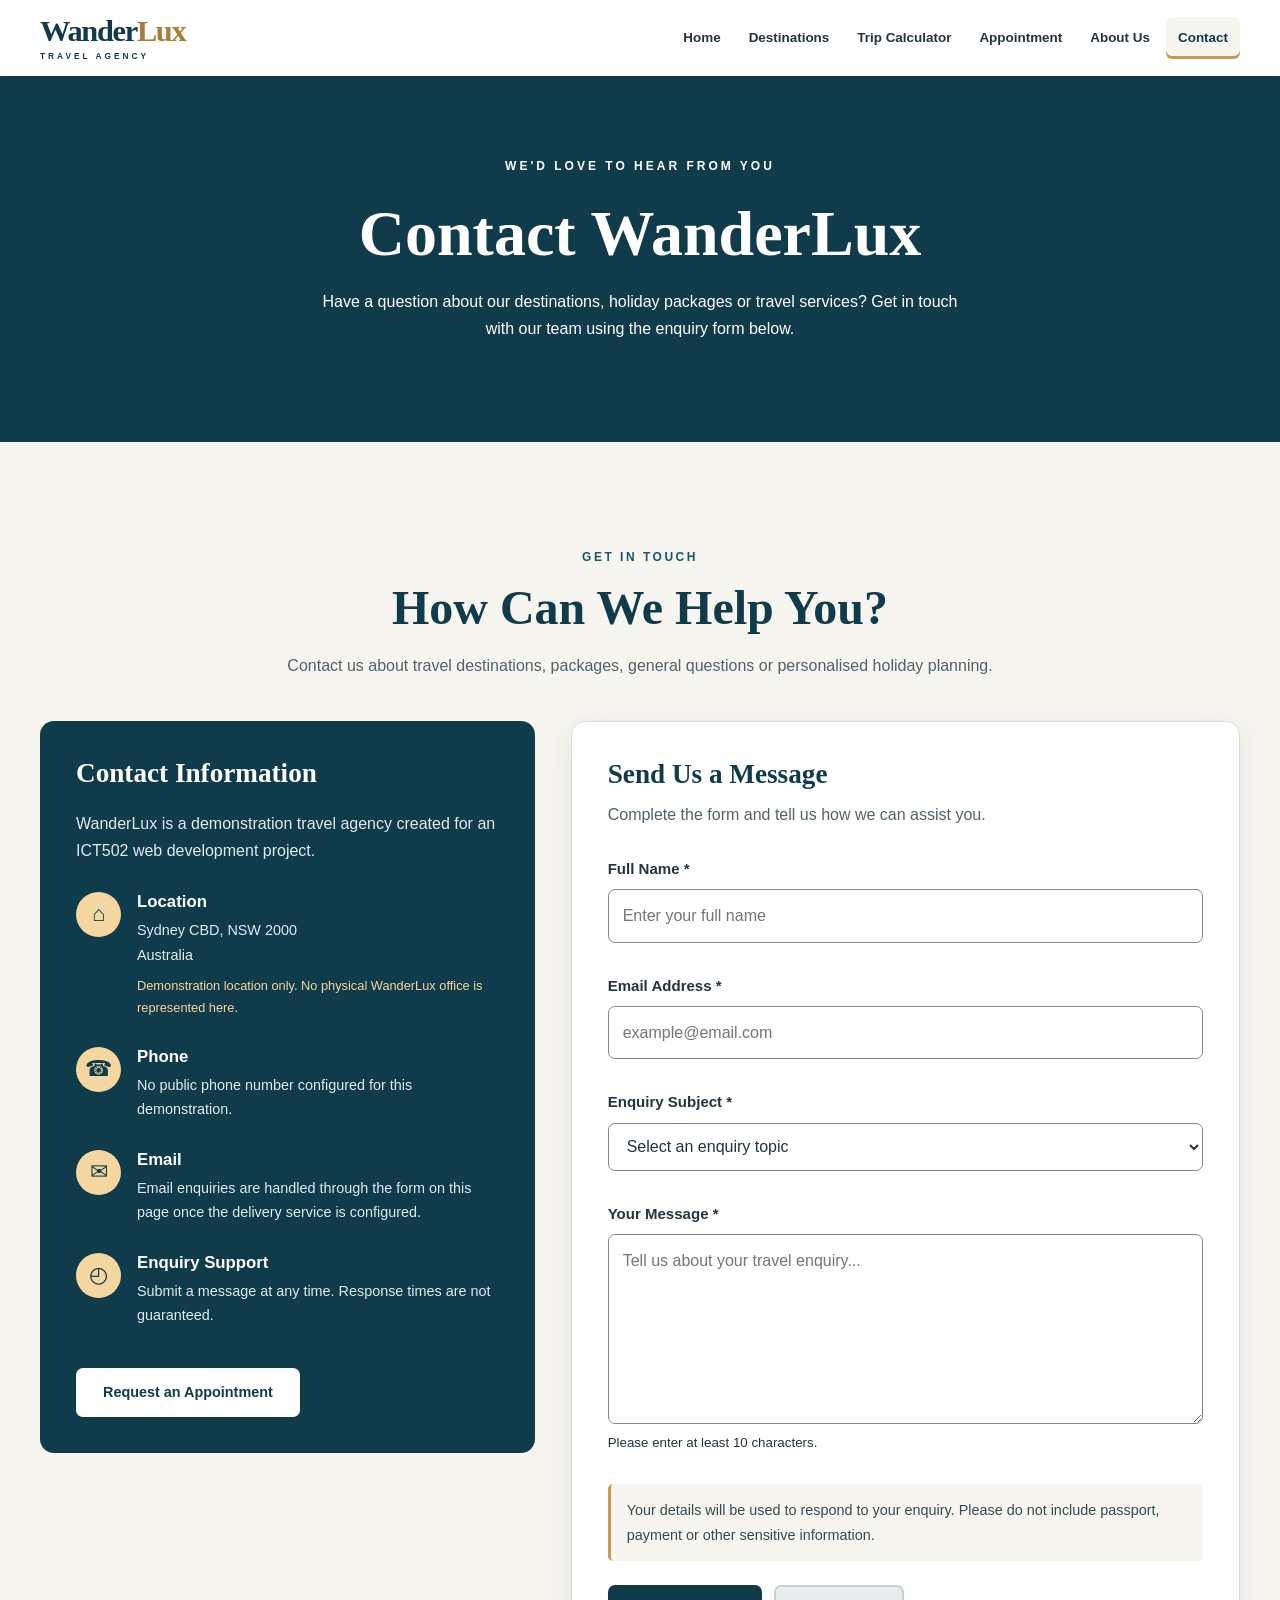
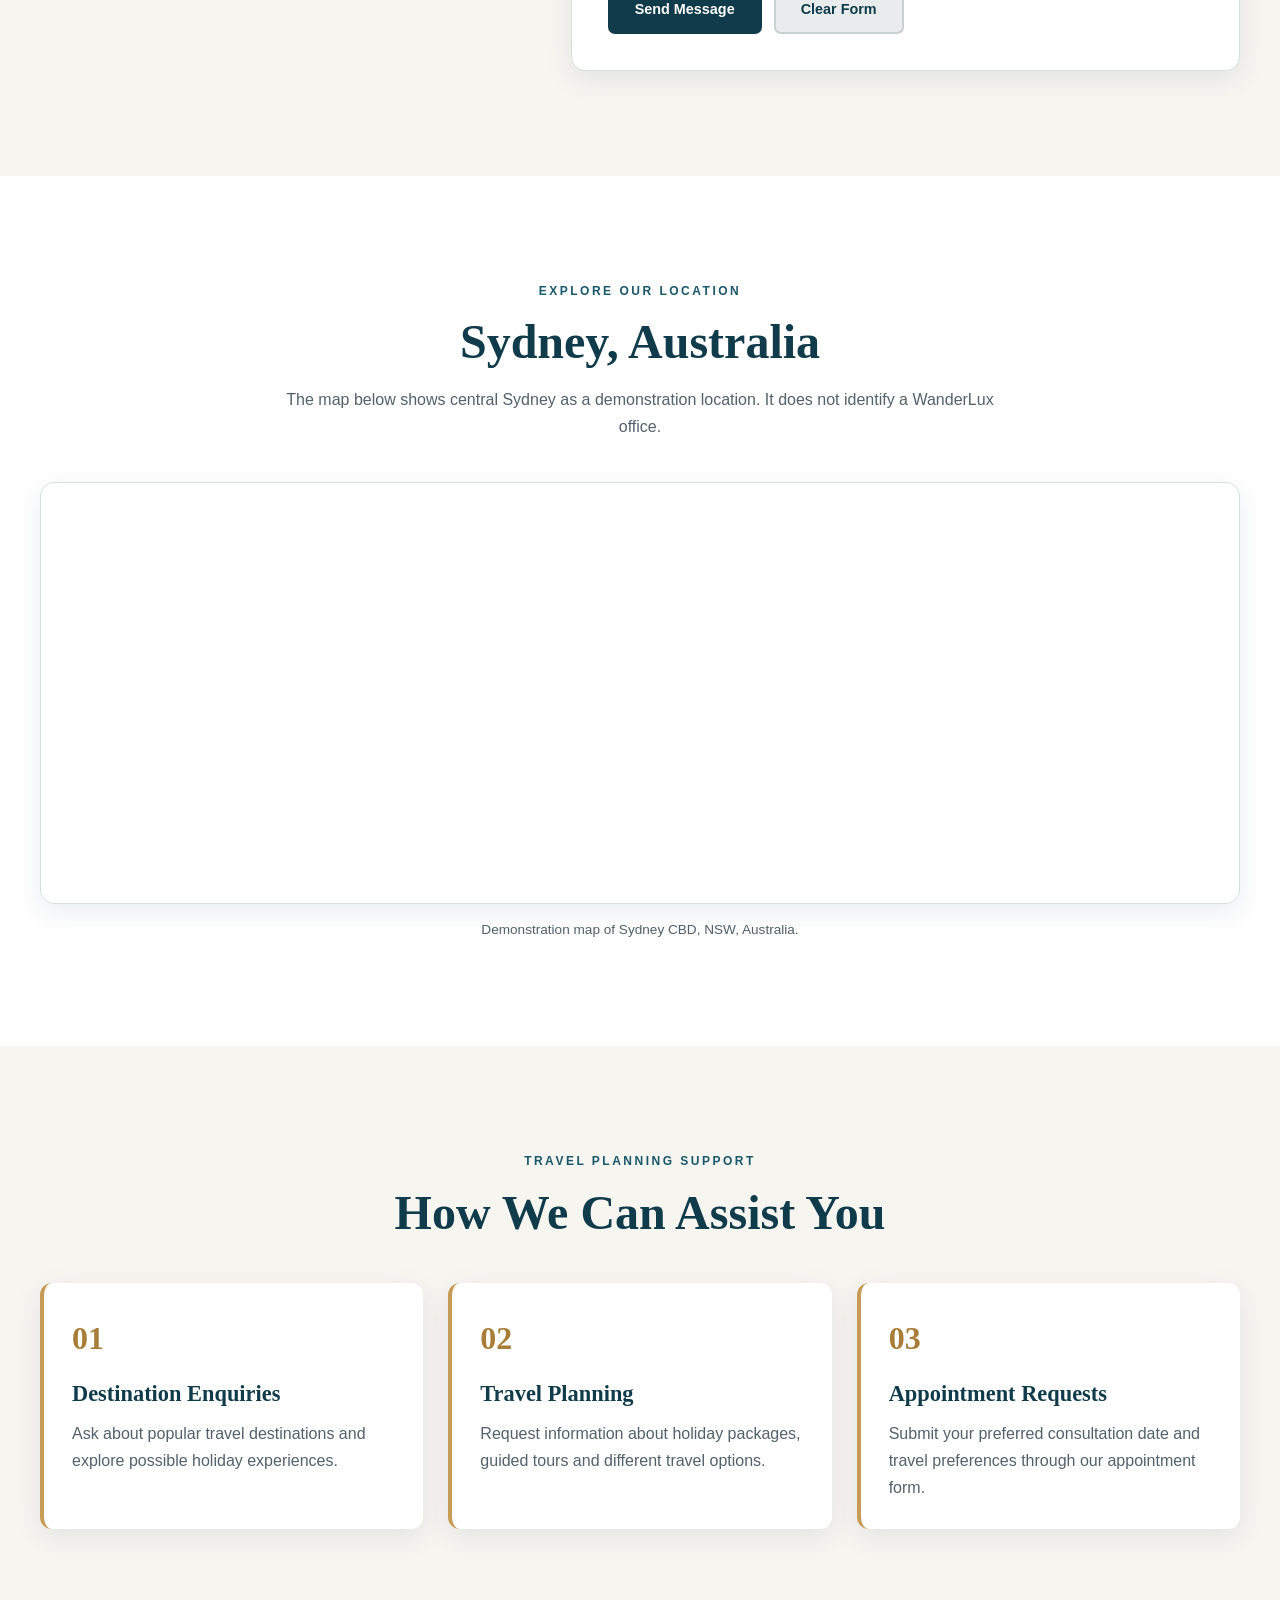
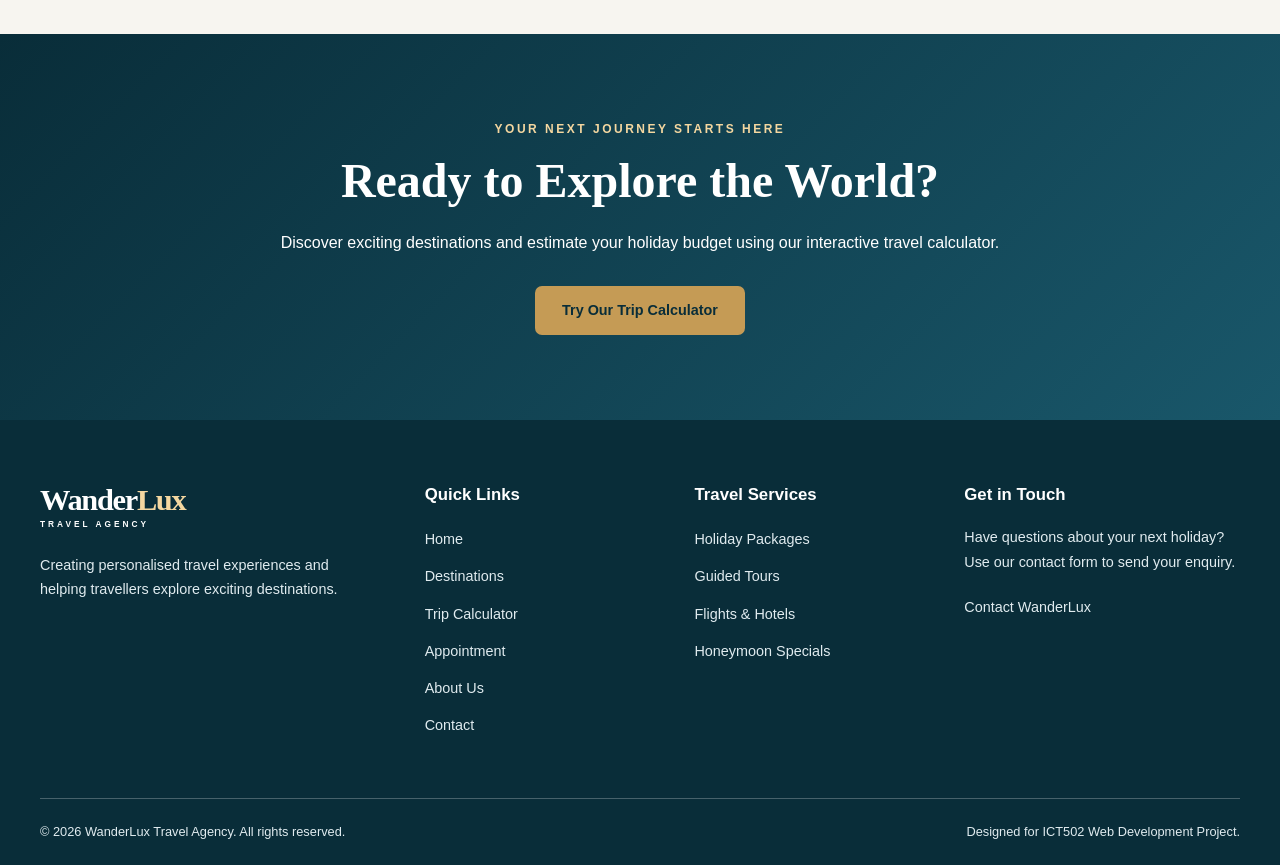
==== contact.html @ bcf8ede4 "Add files via upload" ====
<!DOCTYPE html>
<html lang="en">
<head>
    <meta charset="UTF-8">
    <meta name="viewport"
          content="width=device-width, initial-scale=1.0">

    <title>Contact Us | WanderLux Travel Agency</title>

    <meta name="description"
          content="Contact WanderLux Travel Agency for holiday planning, guided tours, travel packages and general enquiries. Send us a message online.">

    <meta name="theme-color" content="#103B4A">

    <!-- Shared website styles -->
    <link rel="stylesheet" href="css/style.css">

    <!-- Navigation, animations and form handling -->
    <script src="js/main.js" defer></script>
    <script src="js/forms.js" defer></script>
</head>

<body>

    <!-- Accessible skip link -->
    <a href="#main-content" class="skip-link">
        Skip to main content
    </a>

    <!-- HEADER -->
    <header class="site-header">
        <div class="container nav-container">

            <a href="index.html"
               class="logo"
               aria-label="WanderLux Travel Agency homepage">
                Wander<span>Lux</span>
                <small>TRAVEL AGENCY</small>
            </a>

            <!-- Mobile navigation toggle -->
            <button class="menu-toggle"
                    type="button"
                    aria-label="Open navigation menu"
                    aria-expanded="false"
                    aria-controls="primary-navigation">

                <span></span>
                <span></span>
                <span></span>
            </button>

            <nav id="primary-navigation"
                 class="primary-nav"
                 aria-label="Main navigation">

                <ul class="nav-links">
                    <li>
                        <a href="index.html">Home</a>
                    </li>

                    <li>
                        <a href="destinations.html">
                            Destinations
                        </a>
                    </li>

                    <li>
                        <a href="calculator.html">
                            Trip Calculator
                        </a>
                    </li>

                    <li>
                        <a href="appointment.html">
                            Appointment
                        </a>
                    </li>

                    <li>
                        <a href="about.html">
                            About Us
                        </a>
                    </li>

                    <li>
                        <a href="contact.html"
                           class="active"
                           aria-current="page">
                            Contact
                        </a>
                    </li>
                </ul>

            </nav>
        </div>
    </header>

    <main id="main-content">

        <!-- PAGE INTRODUCTION -->
        <section class="page-hero"
                 aria-labelledby="page-title">

            <div class="container">

                <p class="hero-eyebrow">
                    WE'D LOVE TO HEAR FROM YOU
                </p>

                <h1 id="page-title">
                    Contact WanderLux
                </h1>

                <p>
                    Have a question about our destinations,
                    holiday packages or travel services?
                    Get in touch with our team using
                    the enquiry form below.
                </p>

            </div>
        </section>

        <!-- CONTACT DETAILS AND FORM -->
        <section class="section contact-section"
                 aria-labelledby="contact-heading">

            <div class="container">

                <div class="section-heading reveal">

                    <p class="section-eyebrow">
                        GET IN TOUCH
                    </p>

                    <h2 id="contact-heading">
                        How Can We Help You?
                    </h2>

                    <p>
                        Contact us about travel destinations,
                        packages, general questions or
                        personalised holiday planning.
                    </p>

                </div>

                <div class="contact-grid">

                    <!-- CONTACT INFORMATION -->
                    <aside class="contact-information reveal"
                           aria-labelledby="details-heading">

                        <h3 id="details-heading">
                            Contact Information
                        </h3>

                        <p>
                            WanderLux is a demonstration travel
                            agency created for an ICT502
                            web development project.
                        </p>

                        <!-- ADDRESS -->
                        <div class="contact-detail">

                            <div class="contact-icon"
                                 aria-hidden="true">
                                &#8962;
                            </div>

                            <div>
                                <h4>Location</h4>

                                <address>
                                    Sydney CBD, NSW 2000<br>
                                    Australia
                                </address>

                                <p class="contact-disclaimer">
                                    Demonstration location only.
                                    No physical WanderLux office
                                    is represented here.
                                </p>
                            </div>

                        </div>

                        <!-- PHONE -->
                        <div class="contact-detail">

                            <div class="contact-icon"
                                 aria-hidden="true">
                                &#9742;
                            </div>

                            <div>
                                <h4>Phone</h4>

                                <p>
                                    No public phone number
                                    configured for this
                                    demonstration.
                                </p>
                            </div>

                        </div>

                        <!-- EMAIL -->
                        <div class="contact-detail">

                            <div class="contact-icon"
                                 aria-hidden="true">
                                &#9993;
                            </div>

                            <div>
                                <h4>Email</h4>

                                <p>
                                    Email enquiries are handled
                                    through the form on this page
                                    once the delivery service
                                    is configured.
                                </p>
                            </div>

                        </div>

                        <!-- SUPPORT -->
                        <div class="contact-detail">

                            <div class="contact-icon"
                                 aria-hidden="true">
                                &#9716;
                            </div>

                            <div>
                                <h4>Enquiry Support</h4>

                                <p>
                                    Submit a message at any time.
                                    Response times are not
                                    guaranteed.
                                </p>
                            </div>

                        </div>

                        <a href="appointment.html"
                           class="btn btn-secondary">
                            Request an Appointment
                        </a>

                    </aside>

                    <!-- GENERAL ENQUIRY FORM -->
                    <div class="contact-form-wrapper reveal">

                        <h3>Send Us a Message</h3>

                        <p>
                            Complete the form and tell us
                            how we can assist you.
                        </p>

                        <!--
                            The endpoint is intentionally blank.
                            We will add your Formspree endpoint
                            when configuring js/forms.js.
                        -->
                        <form id="contact-form"
                              data-form-type="contact"
                              data-endpoint="https://formspree.io/f/xljjknnv"
                              method="POST"
                              novalidate>

                            <!-- NAME -->
                            <div class="form-group">

                                <label for="contact-name">
                                    Full Name *
                                </label>

                                <input type="text"
                                       id="contact-name"
                                       name="name"
                                       autocomplete="name"
                                       minlength="2"
                                       maxlength="100"
                                       placeholder="Enter your full name"
                                       aria-describedby="contact-name-error"
                                       required>

                                <span id="contact-name-error"
                                      class="form-error"></span>

                            </div>

                            <!-- EMAIL -->
                            <div class="form-group">

                                <label for="contact-email">
                                    Email Address *
                                </label>

                                <input type="email"
                                       id="contact-email"
                                       name="email"
                                       autocomplete="email"
                                       maxlength="254"
                                       placeholder="example@email.com"
                                       aria-describedby="contact-email-error"
                                       required>

                                <span id="contact-email-error"
                                      class="form-error"></span>

                            </div>

                            <!-- SUBJECT -->
                            <div class="form-group">

                                <label for="contact-subject">
                                    Enquiry Subject *
                                </label>

                                <select id="contact-subject"
                                        name="subject"
                                        required
                                        aria-describedby="contact-subject-error">

                                    <option value="">
                                        Select an enquiry topic
                                    </option>

                                    <option value="Holiday Packages">
                                        Holiday Packages
                                    </option>

                                    <option value="Guided Tours">
                                        Guided Tours
                                    </option>

                                    <option value="Flights and Hotels">
                                        Flights &amp; Hotels
                                    </option>

                                    <option value="Honeymoon Specials">
                                        Honeymoon Specials
                                    </option>

                                    <option value="General Enquiry">
                                        General Enquiry
                                    </option>

                                </select>

                                <span id="contact-subject-error"
                                      class="form-error"></span>

                            </div>

                            <!-- MESSAGE -->
                            <div class="form-group">

                                <label for="contact-message">
                                    Your Message *
                                </label>

                                <textarea id="contact-message"
                                          name="message"
                                          rows="6"
                                          minlength="10"
                                          maxlength="2000"
                                          placeholder="Tell us about your travel enquiry..."
                                          aria-describedby="contact-message-help contact-message-error"
                                          required></textarea>

                                <small id="contact-message-help">
                                    Please enter at least
                                    10 characters.
                                </small>

                                <span id="contact-message-error"
                                      class="form-error"></span>

                            </div>

                            <!-- PRIVACY NOTICE -->
                            <p class="form-privacy-note">
                                Your details will be used to
                                respond to your enquiry.
                                Please do not include passport,
                                payment or other sensitive
                                information.
                            </p>

                            <!-- FORM BUTTONS -->
                            <div class="form-actions">

                                <button type="submit"
                                        id="contact-submit"
                                        class="btn btn-secondary">
                                    Send Message
                                </button>

                                <button type="reset"
                                        class="btn btn-reset">
                                    Clear Form
                                </button>

                            </div>

                            <!-- SUCCESS / ERROR STATUS -->
                            <div id="contact-status"
                                 class="form-status"
                                 role="status"
                                 aria-live="polite"
                                 aria-atomic="true"
                                 tabindex="-1"
                                 hidden></div>

                        </form>
                    </div>

                </div>

            </div>
        </section>

        <!-- EMBEDDED LOCATION MAP -->
        <section class="section map-section"
                 aria-labelledby="map-heading">

            <div class="container">

                <div class="section-heading reveal">

                    <p class="section-eyebrow">
                        EXPLORE OUR LOCATION
                    </p>

                    <h2 id="map-heading">
                        Sydney, Australia
                    </h2>

                    <p>
                        The map below shows central Sydney
                        as a demonstration location.
                        It does not identify a WanderLux office.
                    </p>

                </div>

                <div class="map-container reveal">

                    <iframe
                        title="Map showing central Sydney, Australia, as a demonstration location"
                        src="https://www.google.com/maps?q=Sydney%20CBD%20NSW%20Australia&amp;output=embed"
                        width="100%"
                        height="420"
                        style="border:0;"
                        loading="lazy"
                        referrerpolicy="no-referrer-when-downgrade"
                        allowfullscreen>
                    </iframe>

                </div>

                <p class="map-caption">
                    Demonstration map of Sydney CBD,
                    NSW, Australia.
                </p>

            </div>
        </section>

        <!-- CONTACT PROCESS -->
        <section class="section why-section"
                 aria-labelledby="support-heading">

            <div class="container">

                <div class="section-heading reveal">

                    <p class="section-eyebrow">
                        TRAVEL PLANNING SUPPORT
                    </p>

                    <h2 id="support-heading">
                        How We Can Assist You
                    </h2>

                </div>

                <div class="benefits-grid">

                    <article class="benefit-item reveal">

                        <span class="benefit-number">
                            01
                        </span>

                        <h3>Destination Enquiries</h3>

                        <p>
                            Ask about popular travel
                            destinations and explore
                            possible holiday experiences.
                        </p>

                    </article>

                    <article class="benefit-item reveal">

                        <span class="benefit-number">
                            02
                        </span>

                        <h3>Travel Planning</h3>

                        <p>
                            Request information about
                            holiday packages, guided tours
                            and different travel options.
                        </p>

                    </article>

                    <article class="benefit-item reveal">

                        <span class="benefit-number">
                            03
                        </span>

                        <h3>Appointment Requests</h3>

                        <p>
                            Submit your preferred consultation
                            date and travel preferences
                            through our appointment form.
                        </p>

                    </article>

                </div>

            </div>
        </section>

        <!-- CALL TO ACTION -->
        <section class="cta-section"
                 aria-labelledby="cta-heading">

            <div class="container cta-content reveal">

                <p class="section-eyebrow">
                    YOUR NEXT JOURNEY STARTS HERE
                </p>

                <h2 id="cta-heading">
                    Ready to Explore the World?
                </h2>

                <p>
                    Discover exciting destinations and
                    estimate your holiday budget using
                    our interactive travel calculator.
                </p>

                <a href="calculator.html"
                   class="btn btn-primary">
                    Try Our Trip Calculator
                </a>

            </div>
        </section>

    </main>

    <!-- FOOTER -->
    <footer class="site-footer">

        <div class="container footer-grid">

            <div class="footer-brand">

                <a href="index.html"
                   class="logo footer-logo"
                   aria-label="WanderLux homepage">
                    Wander<span>Lux</span>
                    <small>TRAVEL AGENCY</small>
                </a>

                <p>
                    Creating personalised travel experiences
                    and helping travellers explore
                    exciting destinations.
                </p>

            </div>

            <div class="footer-links">

                <h2>Quick Links</h2>

                <ul>
                    <li><a href="index.html">Home</a></li>
                    <li><a href="destinations.html">Destinations</a></li>
                    <li><a href="calculator.html">Trip Calculator</a></li>
                    <li><a href="appointment.html">Appointment</a></li>
                    <li><a href="about.html">About Us</a></li>
                    <li><a href="contact.html">Contact</a></li>
                </ul>

            </div>

            <div class="footer-links">

                <h2>Travel Services</h2>

                <ul>
                    <li>
                        <a href="destinations.html">
                            Holiday Packages
                        </a>
                    </li>

                    <li>
                        <a href="destinations.html">
                            Guided Tours
                        </a>
                    </li>

                    <li>
                        <a href="destinations.html">
                            Flights &amp; Hotels
                        </a>
                    </li>

                    <li>
                        <a href="destinations.html">
                            Honeymoon Specials
                        </a>
                    </li>
                </ul>

            </div>

            <div class="footer-contact">

                <h2>Get in Touch</h2>

                <p>
                    Have questions about your
                    next holiday? Use our contact
                    form to send your enquiry.
                </p>

                <a href="contact.html">
                    Contact WanderLux
                </a>

            </div>

        </div>

        <div class="container footer-bottom">

            <p>
                &copy;
                <span id="current-year">2026</span>
                WanderLux Travel Agency.
                All rights reserved.
            </p>

            <p>
                Designed for ICT502 Web Development Project.
            </p>

        </div>

    </footer>

</body>
</html>
---- css/style.css ----
/* WanderLux shared styles — complete CSS will be added in a later step. */

/* ==================================================
   WANDERLUX TRAVEL AGENCY
   ICT502 Assessment 2 - Main Stylesheet
   File: css/style.css

   Design: Premium travel website
   Approach: Mobile-first responsive CSS
   ================================================== */


/* 1. COLOUR VARIABLES AND DESIGN SETTINGS */

:root {
    --primary: #103B4A;
    --primary-dark: #092D39;
    --primary-light: #19576A;

    --accent: #C59B55;
    --accent-hover: #A77D38;

    --background: #F7F5F0;
    --white: #FFFFFF;

    --text: #24343B;
    --muted: #52616A;

    --border: #D8DEDF;
    --error: #B42318;
    --success: #17603C;

    --heading-font: Georgia, "Times New Roman", serif;
    --body-font: Arial, Helvetica, sans-serif;

    --container-width: 1200px;
    --header-height: 76px;

    --radius: 12px;
    --radius-large: 20px;

    --shadow: 0 8px 28px rgba(16, 59, 74, 0.09);
    --shadow-hover: 0 16px 38px rgba(16, 59, 74, 0.16);

    --transition: 0.3s ease;
}


/* 2. GLOBAL RESET */

*,
*::before,
*::after {
    box-sizing: border-box;
}

html {
    scroll-behavior: smooth;
    scroll-padding-top: 90px;
}

body {
    margin: 0;
    padding: 0;
    min-width: 320px;

    background: var(--white);
    color: var(--text);

    font-family: var(--body-font);
    font-size: 16px;
    line-height: 1.7;
}

img {
    display: block;
    max-width: 100%;
}

button,
input,
select,
textarea {
    font: inherit;
}

button {
    cursor: pointer;
}

a {
    color: inherit;
    text-decoration: none;
}

ul {
    margin: 0;
    padding: 0;
    list-style: none;
}

h1,
h2,
h3,
h4,
p {
    margin-top: 0;
}

h1,
h2,
h3,
h4 {
    font-family: var(--heading-font);
    line-height: 1.2;
}

h1 {
    font-size: clamp(2.5rem, 7vw, 5rem);
}

h2 {
    font-size: clamp(2rem, 4vw, 3rem);
}

h3 {
    font-size: 1.4rem;
}

p {
    margin-bottom: 1.2rem;
}

:focus-visible {
    outline: 3px solid var(--accent);
    outline-offset: 4px;
}

.container {
    width: min(100% - 32px, var(--container-width));
    margin-inline: auto;
}

.section {
    padding: 75px 0;
}

.section-eyebrow {
    margin-bottom: 12px;
    color: var(--primary-light);
    font-size: 0.75rem;
    font-weight: 800;
    letter-spacing: 2.5px;
    text-transform: uppercase;
}

.section-heading {
    max-width: 720px;
    margin: 0 auto 42px;
    text-align: center;
}

.section-heading h2 {
    margin-bottom: 15px;
    color: var(--primary);
}

.section-heading > p:last-child {
    color: var(--muted);
}


/* 3. ACCESSIBILITY */

.skip-link {
    position: fixed;
    top: -100px;
    left: 16px;
    z-index: 9999;

    padding: 12px 20px;
    background: var(--white);
    color: var(--primary);
    border: 2px solid var(--accent);
    border-radius: 6px;
}

.skip-link:focus {
    top: 12px;
}


/* 4. BUTTONS */

.btn {
    display: inline-flex;
    justify-content: center;
    align-items: center;
    gap: 10px;

    min-height: 48px;
    padding: 13px 25px;

    border: 2px solid transparent;
    border-radius: 7px;

    font-size: 0.9rem;
    font-weight: 700;
    line-height: 1.3;
    text-align: center;

    transition:
        background-color var(--transition),
        border-color var(--transition),
        color var(--transition),
        transform var(--transition);
}

.btn:hover {
    transform: translateY(-2px);
}

.btn-primary {
    background: var(--accent);
    border-color: var(--accent);
    color: var(--primary-dark);
}

.btn-primary:hover {
    background: #E0B975;
    border-color: #E0B975;
}

.btn-secondary {
    background: var(--primary);
    border-color: var(--primary);
    color: var(--white);
}

.btn-secondary:hover {
    background: var(--primary-light);
    border-color: var(--primary-light);
}

.btn-outline-light {
    background: rgba(0, 0, 0, 0.15);
    border-color: var(--white);
    color: var(--white);
}

.btn-outline-light:hover {
    background: var(--white);
    color: var(--primary);
}

.btn:disabled {
    opacity: 0.6;
    cursor: not-allowed;
    transform: none;
}


/* 5. HEADER AND NAVIGATION */

.site-header {
    position: sticky;
    top: 0;
    z-index: 1000;

    background: var(--white);
    box-shadow: 0 2px 15px rgba(0, 0, 0, 0.07);
}

.nav-container {
    display: flex;
    align-items: center;
    justify-content: space-between;

    min-height: var(--header-height);
    gap: 20px;
}

.logo {
    display: inline-flex;
    flex-direction: column;

    color: var(--primary);
    font-family: var(--heading-font);
    font-size: 1.9rem;
    font-weight: bold;
    letter-spacing: -1.3px;
    line-height: 1;
}

.logo span {
    color: var(--accent-hover);
}

.logo small {
    margin-top: 5px;

    font-family: var(--body-font);
    font-size: 0.52rem;
    font-weight: 700;
    letter-spacing: 3px;
}

.menu-toggle {
    display: flex;
    flex-direction: column;
    justify-content: center;
    gap: 5px;

    width: 44px;
    height: 44px;
    padding: 9px;

    background: transparent;
    border: 1px solid var(--border);
    border-radius: 7px;
}

.menu-toggle span {
    display: block;
    width: 100%;
    height: 2px;

    background: var(--primary);
    border-radius: 5px;
}

.primary-nav {
    display: none;
    position: absolute;
    top: 100%;
    left: 0;
    right: 0;

    padding: 16px;
    background: var(--white);
    border-top: 1px solid var(--border);
    box-shadow: var(--shadow);
}

.primary-nav.is-open {
    display: block;
}

.nav-links {
    display: flex;
    flex-direction: column;
    gap: 4px;
}

.nav-links a {
    display: block;
    padding: 11px 14px;

    color: var(--text);
    font-size: 0.9rem;
    font-weight: 700;
    border-radius: 6px;

    transition:
        color var(--transition),
        background-color var(--transition);
}

.nav-links a:hover {
    background: var(--background);
    color: var(--primary-light);
}

.nav-links a.active,
.nav-links a[aria-current="page"] {
    background: var(--background);
    color: var(--primary);
    box-shadow: inset 3px 0 0 var(--accent);
}


/* 6. HOMEPAGE HERO AND CAROUSEL */

.hero,
.hero-carousel {
    position: relative;
    height: min(760px, 85svh);
    min-height: 540px;
    overflow: hidden;
}

.hero {
    background: var(--primary-dark);
}

.hero-slide {
    position: absolute;
    inset: 0;

    display: flex;
    align-items: center;

    visibility: hidden;
    opacity: 0;
    pointer-events: none;

    transition:
        opacity 0.8s ease,
        visibility 0.8s ease;
}

.hero-slide.active {
    visibility: visible;
    opacity: 1;
    pointer-events: auto;
}

.hero-image {
    position: absolute;
    inset: 0;

    width: 100%;
    height: 100%;

    object-fit: cover;
    object-position: center;
}

.hero-overlay {
    position: absolute;
    inset: 0;

    background:
        linear-gradient(
            90deg,
            rgba(5, 26, 35, 0.91) 0%,
            rgba(5, 26, 35, 0.70) 50%,
            rgba(5, 26, 35, 0.30) 100%
        );
}

.hero-content {
    position: relative;
    z-index: 2;

    padding-top: 32px;
    padding-bottom: 55px;

    color: var(--white);
}

.hero-eyebrow {
    margin-bottom: 20px;

    color: #F4D7A0;
    font-size: 0.75rem;
    font-weight: 800;
    letter-spacing: 3px;
}

.hero h1,
.hero-slide-title {
    max-width: 850px;
    margin-bottom: 22px;

    color: var(--white);
    font-size: clamp(2.35rem, 6vw, 4.8rem);
    line-height: 1.12;
}

.hero h1 span,
.hero-slide-title span {
    display: block;
    color: #F4D7A0;
}

.hero-description {
    max-width: 570px;
    margin-bottom: 30px;

    color: var(--white);
    font-size: clamp(0.98rem, 2vw, 1.15rem);
}

.hero-actions {
    display: flex;
    flex-wrap: wrap;
    gap: 12px;
}

.carousel-control {
    position: absolute;
    top: 50%;
    z-index: 5;

    display: grid;
    place-items: center;

    width: 38px;
    height: 38px;
    padding: 0;

    background: rgba(7, 35, 46, 0.78);
    border: 1px solid rgba(255, 255, 255, 0.65);
    border-radius: 50%;

    color: var(--white);
    font-size: 1.1rem;

    transform: translateY(-50%);
    transition: background-color var(--transition);
}

.carousel-control:hover {
    background: var(--primary);
}

.carousel-prev {
    left: 6px;
}

.carousel-next {
    right: 6px;
}

.carousel-dots {
    position: absolute;
    bottom: 24px;
    left: 50%;
    z-index: 5;

    display: flex;
    align-items: center;
    gap: 12px;

    transform: translateX(-50%);
}

.carousel-dot {
    width: 13px;
    height: 13px;
    padding: 0;

    background: rgba(255, 255, 255, 0.55);
    border: 1px solid var(--white);
    border-radius: 50%;
}

.carousel-dot.active,
.carousel-dot[aria-current="true"] {
    width: 31px;
    background: #F4D7A0;
    border-color: #F4D7A0;
    border-radius: 20px;
}


/* 7. INTRODUCTION SECTION */

.intro-section {
    background: var(--white);
}

.intro-grid {
    display: grid;
    grid-template-columns: 1fr;
    align-items: center;
    gap: 40px;
}

.intro-text h2 {
    max-width: 550px;
    margin-bottom: 22px;
    color: var(--primary);
}

.intro-text > p:not(.section-eyebrow) {
    color: var(--muted);
}

.intro-text .btn {
    margin-top: 12px;
}

.intro-image {
    overflow: hidden;
    border-radius: var(--radius-large);
    box-shadow: var(--shadow);
}

.intro-image img {
    width: 100%;
    height: 350px;
    object-fit: cover;
    transition: transform 0.6s ease;
}

.intro-image:hover img {
    transform: scale(1.04);
}


/* 8. POPULAR HOLIDAY PACKAGES */

.packages-section {
    background: var(--background);
}

.package-grid {
    display: grid;
    grid-template-columns: 1fr;
    gap: 25px;
}

.package-card {
    overflow: hidden;
    background: var(--white);
    border: 1px solid var(--border);
    border-radius: var(--radius);
    box-shadow: var(--shadow);

    transition:
        transform var(--transition),
        box-shadow var(--transition);
}

.package-card:hover {
    transform: translateY(-6px);
    box-shadow: var(--shadow-hover);
}

.package-card > img {
    width: 100%;
    height: 240px;
    object-fit: cover;
}

.package-content {
    padding: 25px;
}

.package-location {
    margin-bottom: 9px;

    color: var(--primary-light);
    font-size: 0.78rem;
    font-weight: 800;
    letter-spacing: 1.5px;
    text-transform: uppercase;
}

.package-content h3 {
    margin-bottom: 14px;
    color: var(--primary);
}

.package-content > p:not(.package-location) {
    min-height: 60px;
    color: var(--muted);
    font-size: 0.94rem;
}

.package-footer {
    display: flex;
    flex-wrap: wrap;
    align-items: center;
    justify-content: space-between;
    gap: 10px;

    margin-top: 22px;
    padding-top: 18px;
    border-top: 1px solid var(--border);
}

.package-footer > span {
    font-size: 0.85rem;
    font-weight: 700;
}

.package-link {
    color: var(--primary-light);
    font-size: 0.85rem;
    font-weight: 800;
    text-decoration: underline;
    text-underline-offset: 4px;
}

.package-link:hover {
    color: var(--accent-hover);
}

.section-action {
    margin-top: 38px;
    text-align: center;
}


/* 9. TRAVEL SERVICES */

.services-section {
    background: var(--white);
}

.services-grid {
    display: grid;
    grid-template-columns: 1fr;
    gap: 22px;
}

.service-card {
    padding: 30px 24px;

    background: var(--background);
    border: 1px solid var(--border);
    border-radius: var(--radius);
    text-align: center;

    transition:
        transform var(--transition),
        box-shadow var(--transition);
}

.service-card:hover {
    transform: translateY(-5px);
    box-shadow: var(--shadow);
}

.service-icon {
    display: grid;
    place-items: center;

    width: 65px;
    height: 65px;
    margin: 0 auto 20px;

    background: var(--primary);
    color: var(--white);
    border-radius: 50%;

    font-size: 1.9rem;
}

.service-card h3 {
    margin-bottom: 12px;
    color: var(--primary);
}

.service-card p {
    margin-bottom: 0;
    color: var(--muted);
    font-size: 0.94rem;
}


/* 10. WHY CHOOSE WANDERLUX */

.why-section {
    background: var(--background);
}

.benefits-grid {
    display: grid;
    grid-template-columns: 1fr;
    gap: 25px;
}

.benefit-item {
    padding: 28px;
    background: var(--white);
    border-left: 4px solid var(--accent);
    border-radius: var(--radius);
    box-shadow: var(--shadow);
}

.benefit-number {
    display: block;
    margin-bottom: 15px;

    color: var(--accent-hover);
    font-family: var(--heading-font);
    font-size: 2rem;
    font-weight: bold;
}

.benefit-item h3 {
    margin-bottom: 12px;
    color: var(--primary);
}

.benefit-item p {
    margin-bottom: 0;
    color: var(--muted);
}


/* 11. CALL TO ACTION */

.cta-section {
    padding: 85px 0;
    background:
        linear-gradient(
            135deg,
            var(--primary-dark),
            var(--primary-light)
        );

    color: var(--white);
}

.cta-content {
    max-width: 760px;
    text-align: center;
}

.cta-section .section-eyebrow {
    color: #F4D7A0;
}

.cta-content h2 {
    margin-bottom: 20px;
    color: var(--white);
}

.cta-content > p:not(.section-eyebrow) {
    margin-bottom: 30px;
    color: var(--white);
}


/* 12. FOOTER */

.site-footer {
    padding: 65px 0 0;
    background: var(--primary-dark);
    color: var(--white);
}

.footer-grid {
    display: grid;
    grid-template-columns: 1fr;
    gap: 38px;
    padding-bottom: 50px;
}

.footer-logo {
    margin-bottom: 24px;
    color: var(--white);
}

.footer-logo span {
    color: #F4D7A0;
}

.footer-brand p,
.footer-contact p {
    max-width: 320px;
    color: #E0EBEF;
    font-size: 0.9rem;
}

.site-footer h2 {
    margin-bottom: 20px;

    color: var(--white);
    font-family: var(--body-font);
    font-size: 1.05rem;
}

.footer-links li {
    margin-bottom: 10px;
}

.footer-links a,
.footer-contact a {
    color: #E0EBEF;
    font-size: 0.9rem;
}

.footer-links a:hover,
.footer-contact a:hover {
    color: #F4D7A0;
    text-decoration: underline;
}

.footer-bottom {
    display: flex;
    flex-direction: column;
    gap: 8px;

    padding-top: 22px;
    padding-bottom: 22px;
    border-top: 1px solid rgba(255, 255, 255, 0.25);
}

.footer-bottom p {
    margin: 0;
    color: #E0EBEF;
    font-size: 0.8rem;
}


/* 13. REUSABLE INNER-PAGE COMPONENTS */

.page-hero {
    padding: 80px 0;
    background: var(--primary);
    color: var(--white);
    text-align: center;
}

.page-hero h1 {
    margin-bottom: 15px;
    color: var(--white);
    font-size: clamp(2.3rem, 5vw, 4rem);
}

.page-hero p {
    max-width: 650px;
    margin-inline: auto;
    color: var(--white);
}

.content-grid {
    display: grid;
    grid-template-columns: 1fr;
    gap: 28px;
}

.content-card {
    padding: 28px;
    background: var(--white);
    border: 1px solid var(--border);
    border-radius: var(--radius);
    box-shadow: var(--shadow);
}

.content-card h2,
.content-card h3 {
    color: var(--primary);
}


/* 14. FORM STYLING */

.form-container {
    width: min(100%, 760px);
    margin-inline: auto;
    padding: 28px;

    background: var(--white);
    border: 1px solid var(--border);
    border-radius: var(--radius-large);
    box-shadow: var(--shadow);
}

.form-group {
    display: flex;
    flex-direction: column;
    gap: 8px;
    margin-bottom: 22px;
}

.form-group label {
    color: var(--text);
    font-size: 0.94rem;
    font-weight: 700;
}

.form-group input,
.form-group select,
.form-group textarea {
    width: 100%;
    min-height: 48px;
    padding: 12px 14px;

    background: var(--white);
    border: 1px solid #7B8990;
    border-radius: 7px;

    color: var(--text);
    font-size: 1rem;
}

.form-group textarea {
    min-height: 135px;
    resize: vertical;
}

.form-group input:focus,
.form-group select:focus,
.form-group textarea:focus {
    outline: 3px solid rgba(25, 87, 106, 0.3);
    border-color: var(--primary-light);
}

.form-group input[aria-invalid="true"],
.form-group select[aria-invalid="true"],
.form-group textarea[aria-invalid="true"] {
    border-color: var(--error);
    border-width: 2px;
}

.form-error,
.error-message {
    color: var(--error);
    font-size: 0.85rem;
    font-weight: 700;
}

.form-actions {
    display: flex;
    flex-wrap: wrap;
    gap: 12px;
}

.result-panel {
    margin-top: 28px;
    padding: 24px;

    background: #E8F2EE;
    border: 1px solid #9ABDAC;
    border-left: 5px solid var(--success);
    border-radius: var(--radius);

    color: var(--text);
}

.result-panel h2,
.result-panel h3 {
    color: var(--primary);
}

.result-panel[hidden],
.form-status[hidden] {
    display: none;
}

.form-status {
    margin-top: 20px;
    padding: 15px 18px;
    border-radius: 7px;
    font-weight: 700;
}

.form-status.success {
    background: #E8F2EE;
    border: 1px solid var(--success);
    color: var(--success);
}

.form-status.error {
    background: #FFF1F0;
    border: 1px solid var(--error);
    color: var(--error);
}


/* 15. SCROLL-TRIGGERED ANIMATIONS */

/*
   Content is visible by default.
   JavaScript adds .reveal-ready after loading.
   This prevents hidden content when JS is unavailable.
*/

.reveal {
    opacity: 1;
    transform: none;
}

.reveal-ready .reveal {
    opacity: 0;
    transform: translateY(24px);

    transition:
        opacity 0.7s ease,
        transform 0.7s ease;
}

.reveal-ready .reveal.visible {
    opacity: 1;
    transform: translateY(0);
}


/* 16. TABLET: 600px AND ABOVE */

@media (min-width: 600px) {

    .container {
        width: min(100% - 48px, var(--container-width));
    }

    .section {
        padding: 90px 0;
    }

    .hero-actions {
        gap: 16px;
    }

    .package-grid {
        grid-template-columns: repeat(2, minmax(0, 1fr));
    }

    .services-grid {
        grid-template-columns: repeat(2, minmax(0, 1fr));
    }

    .benefits-grid {
        grid-template-columns: repeat(2, minmax(0, 1fr));
    }

    .footer-grid {
        grid-template-columns: repeat(2, minmax(0, 1fr));
    }

    .content-grid {
        grid-template-columns: repeat(2, minmax(0, 1fr));
    }

    .form-container {
        padding: 40px;
    }

    .carousel-control {
        width: 48px;
        height: 48px;
    }

    .carousel-prev {
        left: 18px;
    }

    .carousel-next {
        right: 18px;
    }
}


/* 17. DESKTOP: 900px AND ABOVE */

@media (min-width: 900px) {

    .menu-toggle {
        display: none;
    }

    .primary-nav {
        display: block;
        position: static;
        padding: 0;

        border: 0;
        box-shadow: none;
        background: transparent;
    }

    .nav-links {
        flex-direction: row;
        align-items: center;
        gap: 4px;
    }

    .nav-links a {
        padding: 10px 12px;
        font-size: 0.84rem;
    }

    .nav-links a.active,
    .nav-links a[aria-current="page"] {
        box-shadow: inset 0 -3px 0 var(--accent);
    }

    .hero-content {
        padding-bottom: 30px;
    }

    .intro-grid {
        grid-template-columns: 1fr 1fr;
        gap: 65px;
    }

    .intro-image img {
        height: 480px;
    }

    .package-grid {
        grid-template-columns: repeat(3, minmax(0, 1fr));
    }

    .services-grid {
        grid-template-columns: repeat(4, minmax(0, 1fr));
    }

    .benefits-grid {
        grid-template-columns: repeat(3, minmax(0, 1fr));
    }

    .footer-grid {
        grid-template-columns: 1.5fr 1fr 1fr 1.2fr;
        gap: 40px;
    }

    .footer-bottom {
        flex-direction: row;
        justify-content: space-between;
        align-items: center;
    }
}


/* 18. WIDE DESKTOP: 1200px AND ABOVE */

@media (min-width: 1200px) {

    .section {
        padding: 105px 0;
    }

    .hero-description {
        font-size: 1.15rem;
    }

    .package-card > img {
        height: 265px;
    }

    .carousel-prev {
        left: 30px;
    }

    .carousel-next {
        right: 30px;
    }
}


/* 19. MOBILE REFINEMENTS */

@media (max-width: 599px) {

    .hero-content {
        padding-left: 23px;
        padding-right: 23px;
    }

    .hero h1,
    .hero-slide-title {
        font-size: clamp(2rem, 9vw, 2.8rem);
    }

    .hero-description {
        font-size: 0.94rem;
    }

    .hero-actions {
        align-items: flex-start;
        flex-direction: column;
    }

    .hero-actions .btn {
        max-width: 100%;
    }

    .carousel-control {
        top: auto;
        bottom: 12px;
        transform: none;
    }

    .carousel-prev {
        left: 15px;
    }

    .carousel-next {
        right: 15px;
    }

    .carousel-dots {
        bottom: 25px;
    }

    .section-heading {
        margin-bottom: 30px;
    }

    .package-content {
        padding: 22px;
    }

    .cta-section {
        padding: 70px 0;
    }
}


/* 20. REDUCED MOTION ACCESSIBILITY */

@media (prefers-reduced-motion: reduce) {

    html {
        scroll-behavior: auto;
    }

    *,
    *::before,
    *::after {
        animation-duration: 0.01ms !important;
        animation-iteration-count: 1 !important;
        transition-duration: 0.01ms !important;
    }

    .reveal-ready .reveal {
        opacity: 1;
        transform: none;
    }

    .hero-slide {
        transition: none;
    }

    .btn:hover,
    .package-card:hover,
    .service-card:hover {
        transform: none;
    }
}

/* Logo alignment adjustment */

.logo {
    display: inline-block;
    white-space: nowrap;
}

.logo small {
    display: block;
}

/* Calculator cost breakdown layout */

#calculator-result {
    scroll-margin-top: 110px;
}

.cost-breakdown dl {
    display: grid;
    grid-template-columns: minmax(0, 1fr) auto;
    gap: 12px 20px;
    align-items: baseline;
}

.cost-breakdown dt {
    font-weight: 600;
}

.cost-breakdown dd {
    margin: 0;
    text-align: right;
    overflow-wrap: anywhere;
}

@media (max-width: 480px) {
    .cost-breakdown dl {
        grid-template-columns: 1fr;
        gap: 4px;
    }

    .cost-breakdown dd {
        margin-bottom: 12px;
        text-align: left;
    }
}

/* Destinations page additional styling */

.destination-placeholder {
    display: flex;
    flex-direction: column;
    align-items: center;
    justify-content: center;
    gap: 12px;

    min-height: 240px;
    padding: 24px;

    background: linear-gradient(
        135deg,
        #103B4A,
        #19576A
    );

    color: #FFFFFF;
    text-align: center;
}

.destination-placeholder span {
    display: grid;
    place-items: center;
    width: 80px;
    height: 80px;

    border: 2px solid #F4D7A0;
    border-radius: 50%;

    color: #F4D7A0;
    font-family: Georgia, serif;
    font-size: 2rem;
    font-weight: bold;
}

.destination-placeholder strong {
    letter-spacing: 3px;
    font-size: 0.85rem;
}

.service-link {
    display: inline-block;
    margin-top: 18px;
    padding-bottom: 3px;

    color: #103B4A;
    font-size: 0.9rem;
    font-weight: 700;
    text-decoration: underline;
    text-underline-offset: 4px;
}

.service-link:hover {
    color: #19576A;
}

.service-link:focus-visible {
    outline: 3px solid #C59B55;
    outline-offset: 4px;
}

@media (min-width: 1200px) {
    .destination-placeholder {
        min-height: 265px;
    }
}

/* ==========================================
   WANDERLUX APPOINTMENT FORM STYLING
   ========================================== */

.appointment-section {
    background: #F7F5F0;
}

.appointment-section .form-container {
    background: #FFFFFF;
}

.btn-reset {
    background: #E8ECEC;
    color: #103B4A;
    border: 2px solid #C8D0D1;
}

.btn-reset:hover {
    background: #D7E0E1;
    border-color: #103B4A;
}

.form-privacy-note {
    margin: 8px 0 24px;
    padding: 14px 16px;
    background: #F7F5F0;
    border-left: 3px solid #C59B55;
    border-radius: 5px;
    color: #344B53;
    font-size: 0.9rem;
}

.appointment-section .form-group small {
    color: #52616A;
    font-size: 0.85rem;
}

@media (max-width: 599px) {
    .appointment-section .form-container {
        padding: 22px 18px;
    }

    .appointment-section .form-actions {
        flex-direction: column;
    }

    .appointment-section .form-actions .btn {
        width: 100%;
    }
}

/* ===========================================
   WANDERLUX ABOUT US PAGE
   =========================================== */

.about-mission-grid {
    display: grid;
    grid-template-columns: 1fr;
    gap: 25px;
}

.about-info-card {
    padding: 32px;
    background: #FFFFFF;
    border: 1px solid #D8DEDF;
    border-radius: 12px;
    box-shadow: 0 8px 28px rgba(16, 59, 74, 0.09);
}

.about-card-number {
    display: block;
    margin-bottom: 18px;
    color: #A77D38;
    font-family: Georgia, serif;
    font-size: 2.5rem;
    font-weight: bold;
}

.about-info-card h3 {
    color: #103B4A;
}

.about-info-card p {
    margin-bottom: 0;
    color: #52616A;
}

/* Consultant cards */

.consultants-section {
    background: #FFFFFF;
}

.consultant-grid {
    display: grid;
    grid-template-columns: 1fr;
    gap: 25px;
}

.consultant-card {
    overflow: hidden;
    background: #F7F5F0;
    border: 1px solid #D8DEDF;
    border-radius: 12px;
    text-align: center;
    box-shadow: 0 8px 28px rgba(16, 59, 74, 0.07);
}

.consultant-avatar {
    display: grid;
    place-items: center;
    min-height: 155px;
    background: linear-gradient(
        135deg,
        #103B4A,
        #19576A
    );
}

.consultant-avatar span {
    display: grid;
    place-items: center;
    width: 85px;
    height: 85px;
    border: 2px solid #F4D7A0;
    border-radius: 50%;
    color: #F4D7A0;
    font-family: Georgia, serif;
    font-size: 2rem;
    font-weight: bold;
}

.consultant-content {
    padding: 27px;
}

.consultant-content h3 {
    margin-bottom: 8px;
    color: #103B4A;
}

.consultant-role {
    color: #19576A;
    font-size: 0.85rem;
    font-weight: 700;
}

.consultant-content p:last-child {
    margin-bottom: 0;
    color: #52616A;
}

.consultant-disclaimer {
    max-width: 790px;
    margin: 25px auto 0;
    color: #52616A;
    font-size: 0.85rem;
    text-align: center;
}

/* Customer service values */

.values-grid {
    display: grid;
    grid-template-columns: 1fr;
    gap: 24px;
}

.value-card {
    padding: 30px 24px;
    background: #FFFFFF;
    border: 1px solid #D8DEDF;
    border-radius: 12px;
    text-align: center;
}

.value-icon {
    display: grid;
    place-items: center;
    width: 60px;
    height: 60px;
    margin: 0 auto 20px;
    background: #103B4A;
    border-radius: 50%;
    color: #FFFFFF;
    font-size: 1.8rem;
}

.value-card h3 {
    color: #103B4A;
}

.value-card p {
    margin-bottom: 0;
    color: #52616A;
}

/* Website features */

.about-feature-list {
    margin: 18px 0 28px;
    padding: 0;
    list-style: none;
}

.about-feature-list li {
    position: relative;
    padding: 0 0 13px 30px;
    color: #344B53;
}

.about-feature-list li::before {
    content: "✓";
    position: absolute;
    left: 0;
    color: #17603C;
    font-weight: bold;
}

.about-why-section {
    background: #FFFFFF;
}

/* Call-to-action buttons */

.about-cta-actions {
    display: flex;
    flex-wrap: wrap;
    justify-content: center;
    gap: 15px;
}

/* Tablet */

@media (min-width: 600px) {
    .about-mission-grid {
        grid-template-columns: repeat(2, minmax(0, 1fr));
    }

    .values-grid {
        grid-template-columns: repeat(2, minmax(0, 1fr));
    }
}

/* Desktop */

@media (min-width: 900px) {
    .consultant-grid {
        grid-template-columns: repeat(3, minmax(0, 1fr));
    }

    .values-grid {
        grid-template-columns: repeat(4, minmax(0, 1fr));
    }
}

/* ==========================================
   WANDERLUX CONTACT PAGE STYLING
   ========================================== */

.contact-section {
    background: #F7F5F0;
}

/* Main contact layout */

.contact-grid {
    display: grid;
    grid-template-columns: 1fr;
    gap: 30px;
    align-items: start;
}

/* Contact information panel */

.contact-information {
    padding: 30px;
    background: #103B4A;
    color: #FFFFFF;
    border-radius: 14px;
}

.contact-information h3 {
    margin-bottom: 20px;
    color: #FFFFFF;
    font-size: 1.7rem;
}

.contact-information > p {
    color: #E0EBEF;
}

.contact-detail {
    display: flex;
    align-items: flex-start;
    gap: 16px;
    margin: 28px 0;
}

.contact-icon {
    display: grid;
    place-items: center;
    flex-shrink: 0;
    width: 45px;
    height: 45px;
    background: #F4D7A0;
    color: #103B4A;
    border-radius: 50%;
    font-size: 1.35rem;
}

.contact-detail h4 {
    margin-bottom: 6px;
    color: #FFFFFF;
    font-family: Arial, sans-serif;
    font-size: 1.05rem;
}

.contact-detail p,
.contact-detail address {
    margin: 0;
    color: #E0EBEF;
    font-size: 0.9rem;
    font-style: normal;
    overflow-wrap: anywhere;
}

.contact-detail .contact-disclaimer {
    margin-top: 8px;
    color: #F4D7A0;
    font-size: 0.8rem;
}

.contact-information .btn-secondary {
    margin-top: 12px;
    background: #FFFFFF;
    color: #103B4A;
    border-color: #FFFFFF;
}

.contact-information .btn-secondary:hover {
    background: #F4D7A0;
    border-color: #F4D7A0;
    color: #103B4A;
}

/* General enquiry form */

.contact-form-wrapper {
    padding: 30px;
    background: #FFFFFF;
    border: 1px solid #D8DEDF;
    border-radius: 14px;
    box-shadow: 0 8px 28px rgba(16, 59, 74, 0.09);
}

.contact-form-wrapper h3 {
    margin-bottom: 10px;
    color: #103B4A;
    font-size: 1.7rem;
}

.contact-form-wrapper > p {
    margin-bottom: 28px;
    color: #52616A;
}

/* Embedded map */

.map-section {
    background: #FFFFFF;
}

.map-container {
    overflow: hidden;
    border: 1px solid #D8DEDF;
    border-radius: 14px;
    box-shadow: 0 8px 28px rgba(16, 59, 74, 0.09);
}

.map-container iframe {
    display: block;
    width: 100%;
    min-height: 350px;
    border: 0;
}

.map-caption {
    margin: 14px 0 0;
    color: #52616A;
    font-size: 0.85rem;
    text-align: center;
}

/* Tablet adjustments */

@media (min-width: 600px) {

    .contact-information,
    .contact-form-wrapper {
        padding: 36px;
    }

}

/* Desktop layout */

@media (min-width: 900px) {

    .contact-grid {
        grid-template-columns:
            minmax(0, 0.85fr)
            minmax(0, 1.15fr);
        gap: 36px;
    }

    .map-container iframe {
        min-height: 420px;
    }

}

/* Mobile adjustments */

@media (max-width: 599px) {

    .contact-information,
    .contact-form-wrapper {
        padding: 24px 18px;
    }

    .contact-form-wrapper .form-actions {
        flex-direction: column;
    }

    .contact-form-wrapper .form-actions .btn {
        width: 100%;
    }

}

/* Mobile hero heading visibility fix */

@media (max-width: 599px) {

    .hero-content {
        padding-top: 70px;
        padding-bottom: 70px;
    }

    .hero h1,
    .hero-slide-title {
        font-size: clamp(1.9rem, 8vw, 2.6rem);
        line-height: 1.15;
    }

    .hero,
    .hero-carousel {
        min-height: 650px;
        height: auto;
    }

    .hero-carousel {
        height: 650px;
    }

}
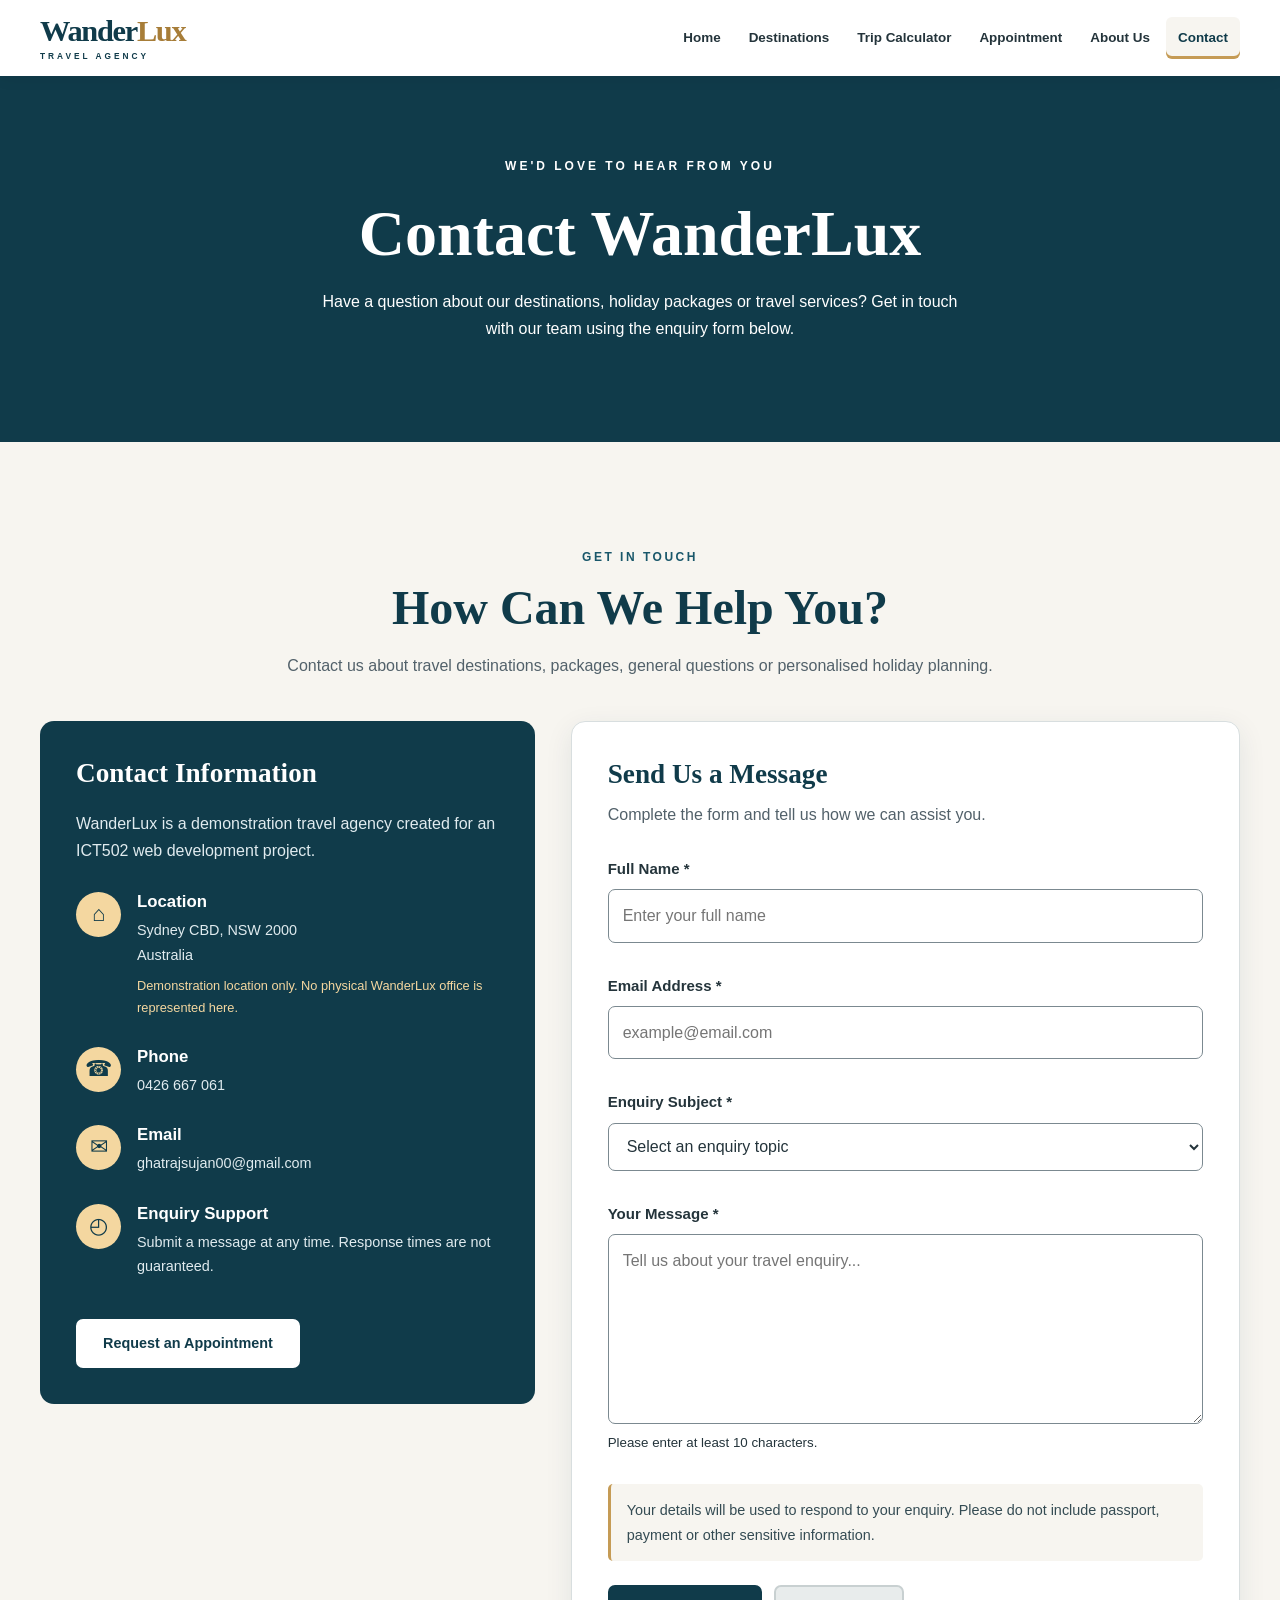
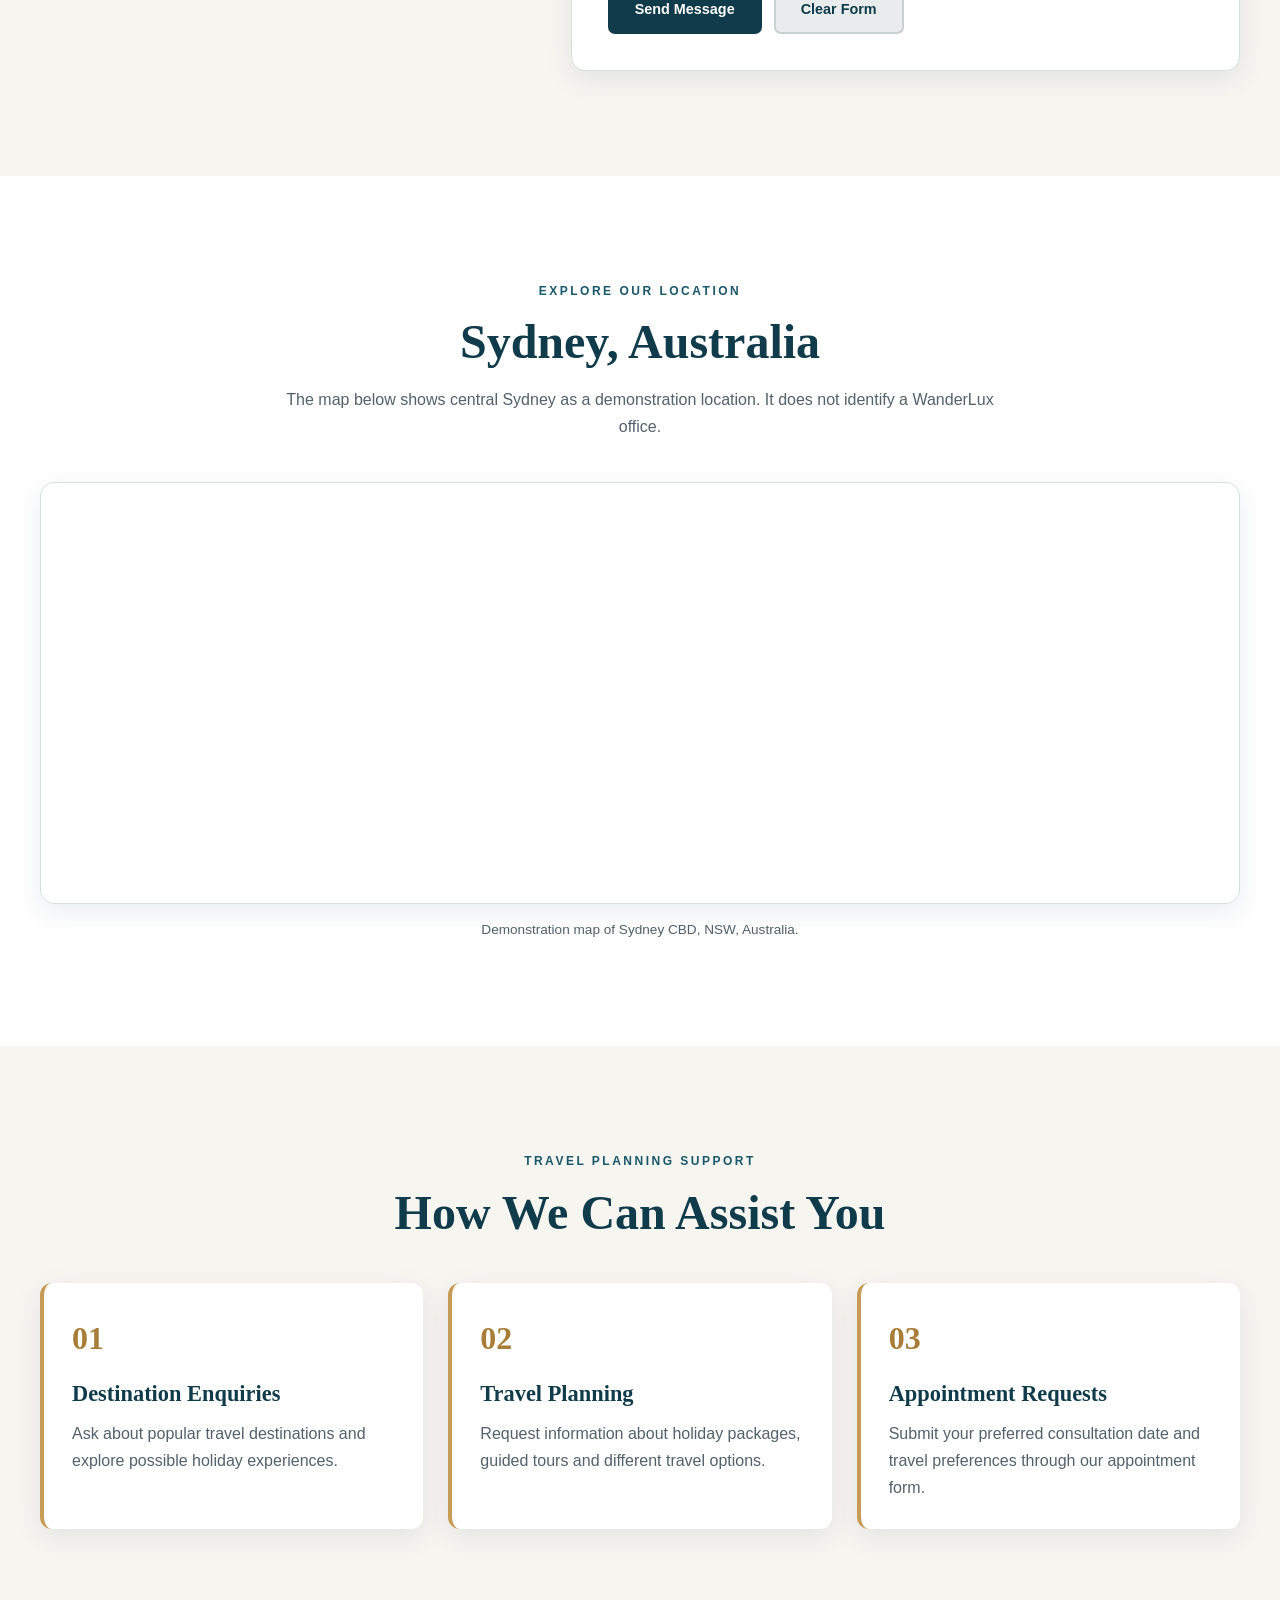
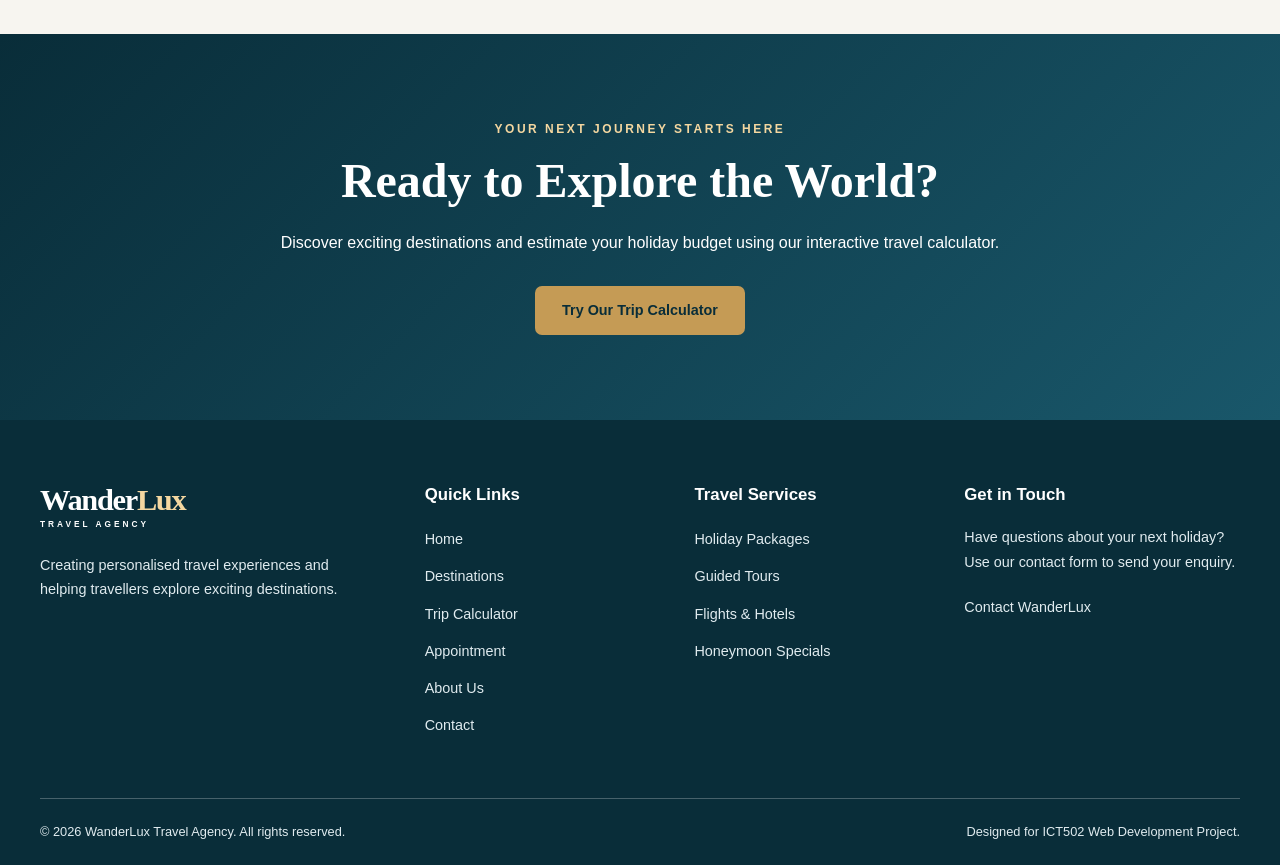
==== commit bd16b16e: "Add phone and email contact information" ====
--- a/contact.html
+++ b/contact.html
@@ -200,9 +200,13 @@
                                 <h4>Phone</h4>
 
                                 <p>
-                                    No public phone number
-                                    configured for this
-                                    demonstration.
+                                    
+<p>
+    <a href="tel:+61426667061">
+        0426 667 061
+    </a>
+</p>
+
                                 </p>
                             </div>
 
@@ -220,10 +224,13 @@
                                 <h4>Email</h4>
 
                                 <p>
-                                    Email enquiries are handled
-                                    through the form on this page
-                                    once the delivery service
-                                    is configured.
+                                   
+<p>
+    <a href="mailto:ghatrajsujan00@gmail.com">
+        ghatrajsujan00@gmail.com
+    </a>
+</p>
+
                                 </p>
                             </div>
 
